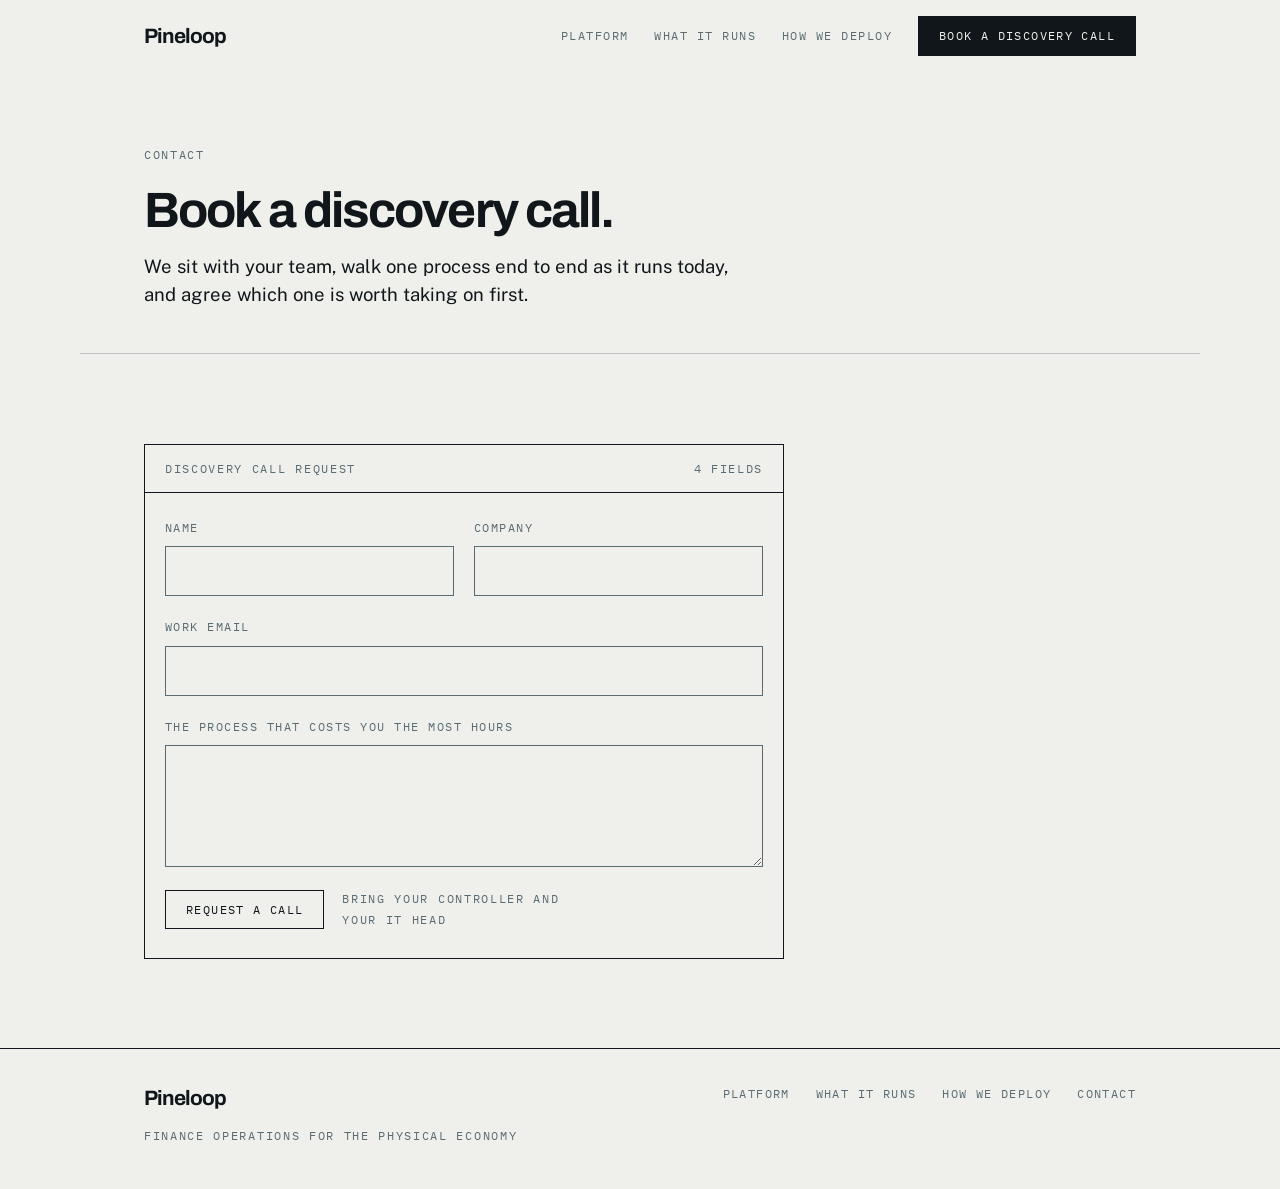
==== contact/index.html @ 0e929983 "Add files via upload" ====
<!DOCTYPE html>
<html lang="en" class="no-js">
<head>
<meta charset="utf-8">
<meta name="viewport" content="width=device-width, initial-scale=1">
<title>Book a discovery call | Pineloop</title>
<meta name="description" content="We sit with your team, walk one process end to end as it runs today, and agree which one is worth taking on first.">
<link rel="canonical" href="https://pineloop.com/contact/">
<meta name="robots" content="index, follow, max-image-preview:large">
<meta name="theme-color" content="#EFF0EC">

<meta property="og:type" content="website">
<meta property="og:site_name" content="Pineloop">
<meta property="og:url" content="https://pineloop.com/contact/">
<meta property="og:title" content="Book a discovery call | Pineloop">
<meta property="og:description" content="We sit with your team, walk one process end to end as it runs today, and agree which one is worth taking on first.">
<meta property="og:image" content="https://pineloop.com/assets/og-image.png">
<meta property="og:image:width" content="1200">
<meta property="og:image:height" content="630">
<meta property="og:image:alt" content="Pineloop — finance operations for the physical economy">
<meta name="twitter:card" content="summary_large_image">
<meta name="twitter:title" content="Book a discovery call | Pineloop">
<meta name="twitter:description" content="We sit with your team, walk one process end to end as it runs today, and agree which one is worth taking on first.">
<meta name="twitter:image" content="https://pineloop.com/assets/og-image.png">

<link rel="icon" href="/assets/favicon.svg" type="image/svg+xml">
<link rel="alternate icon" href="/favicon.ico" sizes="32x32">
<link rel="apple-touch-icon" href="/assets/icon-180.png">
<link rel="manifest" href="/site.webmanifest">

<link rel="preconnect" href="https://fonts.googleapis.com">
<link rel="preconnect" href="https://fonts.gstatic.com" crossorigin>
<link rel="preload" as="style" href="https://fonts.googleapis.com/css2?family=Archivo:wght@400;500;600;700&family=IBM+Plex+Mono:wght@400;500&family=Public+Sans:wght@400;500&display=swap">
<link rel="stylesheet" href="https://fonts.googleapis.com/css2?family=Archivo:wght@400;500;600;700&family=IBM+Plex+Mono:wght@400;500&family=Public+Sans:wght@400;500&display=swap">
<link rel="stylesheet" href="/assets/styles.css">

<script>document.documentElement.className=document.documentElement.className.replace('no-js','js');</script>
<script type="application/ld+json">
{
  "@context": "https://schema.org",
  "@type": "BreadcrumbList",
  "itemListElement": [
    {"@type": "ListItem", "position": 1, "name": "Home", "item": "https://pineloop.com/"},
    {"@type": "ListItem", "position": 2, "name": "Contact", "item": "https://pineloop.com/contact/"}
  ]
}
</script>
</head>
<body>

<a class="skip" href="#main">Skip to content</a>

<header class="site-head" id="siteHead">
  <div class="wrap head-inner">
    <a class="wordmark" href="/">Pineloop</a>
    <nav class="nav" id="primaryNav" aria-label="Primary">
      <a href="/platform/">Platform</a>
      <a href="/processes/">What it runs</a>
      <a href="/deploy/">How we deploy</a>
    </nav>
    <div class="head-actions">
      <!-- BOOK A DISCOVERY CALL — replace href="/contact/" with the live scheduling URL when one exists. If off-site, add target="_blank" rel="noopener". -->
      <a class="btn" href="/contact/">Book a <span class="only-wide">discovery </span>call</a>
      <button class="nav-toggle" id="navToggle" aria-expanded="false" aria-controls="primaryNav">Menu</button>
    </div>
  </div>
</header>

<main id="main" tabindex="-1">

<section class="wrap page-head band--open">
    <span class="mono">Contact</span>
    <h1>Book a discovery call.</h1>
    <p class="lead">We sit with your team, walk one process end to end as it runs today, and agree which one is worth taking on first.</p>
  </section>

  <section class="wrap band">
    <!--
      CONTACT FORM — wired to Netlify Forms out of the box.
      Netlify: nothing to do. The form is detected at deploy time from this static
        markup; submissions appear under Forms in the site dashboard. Set up a
        notification email there so requests reach a person.
      Formspree / Basin / other: change action="/" to the provider endpoint and delete
        the data-netlify, netlify-honeypot, and form-name attributes/inputs. The submit
        handler in /assets/site.js posts url-encoded data and expects a 2xx, which is
        what every mainstream form service returns.
      Own backend: point action at it. Same contract.
      MAILTO FALLBACK — hello@pineloop.com appears in the failure state below. Change it
        to the real inbox.
    -->
    <div class="form-doc" id="formDoc">
      <div class="form-doc__bar">
        <span class="mono">Discovery call request</span>
        <span class="mono">4 fields</span>
      </div>
      <div class="form-doc__body">
        <form id="contactForm" name="discovery-call" method="POST" action="/"
                data-netlify="true" netlify-honeypot="bot-field" novalidate>
          <input type="hidden" name="form-name" value="discovery-call">
          <p class="hp" aria-hidden="true"><label>Do not fill this in <input name="bot-field" tabindex="-1" autocomplete="off"></label></p>
          <div class="field-row">
            <div class="field" id="f-name">
              <label for="in-name">Name</label>
              <input id="in-name" name="name" type="text" autocomplete="name" required>
              <p class="err" id="e-name">Enter your name.</p>
            </div>
            <div class="field" id="f-company">
              <label for="in-company">Company</label>
              <input id="in-company" name="company" type="text" autocomplete="organization" required>
              <p class="err" id="e-company">Enter your company name.</p>
            </div>
          </div>
          <div class="field" id="f-email">
            <label for="in-email">Work email</label>
            <input id="in-email" name="email" type="email" inputmode="email" autocomplete="email" required>
            <p class="err" id="e-email">Enter a work email we can reply to.</p>
          </div>
          <div class="field" id="f-message">
            <label for="in-message">The process that costs you the most hours</label>
            <textarea id="in-message" name="message" rows="4" required></textarea>
            <p class="err" id="e-message">Tell us roughly which process you have in mind.</p>
          </div>
          <div class="form-foot">
            <button class="btn btn--ghost" type="submit" id="formSubmit">Request a call</button>
            <span class="mono">Bring your controller and your IT head</span>
          </div>
        </form>
      </div>
    </div>

    <div class="confirm" id="formConfirm" hidden tabindex="-1" role="status" aria-live="polite">
      <h3>Received.</h3>
      <p>Your request is with us. Someone from the team replies within one working day, usually with two or three times to choose from. Nothing else happens to your details.</p>
    </div>

    <div class="confirm confirm--fail" id="formFail" hidden tabindex="-1" role="alert">
      <h3>That did not send.</h3>
      <p>The request did not reach us, so nothing has been recorded. Try once more, or email <a href="mailto:hello@pineloop.com">hello@pineloop.com</a> with the process you have in mind and we will pick it up from there.</p>
    </div>
  </section>

</main>

<footer class="site-foot">
  <div class="wrap foot-inner">
    <div>
      <a class="wordmark" href="/">Pineloop</a>
      <p class="mono" style="margin-top:12px">Finance operations for the physical economy</p>
    </div>
    <nav class="foot-nav" aria-label="Footer">
      <a href="/platform/">Platform</a>
      <a href="/processes/">What it runs</a>
      <a href="/deploy/">How we deploy</a>
      <a href="/contact/">Contact</a>
    </nav>
  </div>
</footer>

<script src="/assets/site.js" defer></script>
</body>
</html>
---- assets/styles.css ----
/* ==================================================================
   PINELOOP — single self-contained file.
   Palette and typefaces are fixed by the brief. Do not substitute.
   Cleared = posted / resolved.  Flag = exception only.
   ================================================================== */
:root{
  --paper:#EFF0EC;
  --ink:#10161A;
  --steel:#5A6B72;
  --cleared:#1B4D3E;
  --flag:#C0552F;

  --rule:rgba(90,107,114,.32);
  --rule-soft:rgba(90,107,114,.18);
  --wash:rgba(90,107,114,.06);

  --font-display:'Archivo','Helvetica Neue',Helvetica,Arial,sans-serif;
  --font-body:'Public Sans',-apple-system,BlinkMacSystemFont,'Segoe UI',Helvetica,Arial,sans-serif;
  --font-mono:'IBM Plex Mono',ui-monospace,SFMono-Regular,Menlo,Consolas,monospace;

  --gutter:clamp(20px,5vw,64px);
  --max:1120px;
  --band:clamp(54px,7vw,92px);
}

*,*::before,*::after{box-sizing:border-box}
html{-webkit-text-size-adjust:100%}
body{
  margin:0;background:var(--paper);color:var(--ink);
  font-family:var(--font-body);font-size:18px;line-height:1.6;font-weight:400;
  -webkit-font-smoothing:antialiased;
}
[hidden]{display:none !important}
svg{max-width:100%}

h1,h2,h3,h4{font-family:var(--font-display);font-weight:700;margin:0;letter-spacing:-.028em;line-height:1.05}
h1{font-size:clamp(2.3rem,5vw,3.9rem);letter-spacing:-.038em;line-height:1}
h2{font-size:clamp(1.7rem,3vw,2.5rem);letter-spacing:-.032em}
h3{font-size:1.22rem;letter-spacing:-.018em;line-height:1.2}
h4{font-size:1rem;letter-spacing:-.012em}
p{margin:0 0 1.05em}
p:last-child{margin-bottom:0}
.measure{max-width:64ch}
.lead{font-size:clamp(1.08rem,1.45vw,1.3rem);line-height:1.5;max-width:52ch}

.mono{font-family:var(--font-mono);font-size:.75rem;letter-spacing:.14em;text-transform:uppercase;color:var(--steel);font-weight:400}
.num{color:var(--ink);margin-right:16px}

a{color:var(--cleared);text-decoration:none;border-bottom:1px solid rgba(27,77,62,.4)}
a:hover{border-bottom-color:var(--cleared)}
:focus-visible{outline:2px solid var(--cleared);outline-offset:3px}

.wrap{max-width:var(--max);margin:0 auto;padding-left:var(--gutter);padding-right:var(--gutter);width:100%}
.band{padding-top:var(--band);padding-bottom:var(--band);border-top:1px solid var(--rule)}
.band--open{border-top:0}
.sec-head{margin-bottom:clamp(26px,3.5vw,40px)}
.sec-head .mono{display:block;margin-bottom:20px}
.sec-head h2{max-width:20ch}

/* ---------- the pull statement ---------- */
.statement{
  font-family:var(--font-display);font-weight:700;
  font-size:clamp(1.35rem,2.5vw,2rem);line-height:1.14;letter-spacing:-.03em;
  margin:clamp(34px,4.5vw,56px) 0 0;padding-top:22px;
  border-top:2px solid var(--cleared);
}

/* ---------- header ---------- */
.site-head{position:sticky;top:0;z-index:60;background:var(--paper);border-bottom:1px solid transparent}
.site-head.is-stuck{border-bottom-color:var(--rule)}
.head-inner{display:flex;align-items:center;gap:clamp(12px,2vw,26px);height:72px}
.wordmark{font-family:var(--font-display);font-weight:700;font-size:1.3rem;letter-spacing:-.045em;color:var(--ink);border:0;line-height:1}
.nav{display:flex;align-items:center;gap:clamp(14px,2vw,28px);margin-left:auto}
.nav a{font-family:var(--font-mono);font-size:.72rem;letter-spacing:.13em;text-transform:uppercase;color:var(--steel);border:0;padding:8px 0}
.nav a:hover{color:var(--ink)}
.nav a[aria-current="page"]{color:var(--ink);box-shadow:inset 0 -1px 0 var(--ink)}
.head-actions{display:flex;align-items:center;gap:10px}

.btn{
  display:inline-block;font-family:var(--font-mono);font-size:.72rem;letter-spacing:.12em;text-transform:uppercase;
  color:var(--paper);background:var(--ink);border:1px solid var(--ink);border-radius:0;
  padding:13px 20px;line-height:1;cursor:pointer;
}
.btn:hover{background:var(--cleared);border-color:var(--cleared);color:var(--paper)}
.btn--ghost{background:transparent;color:var(--ink)}
.btn--ghost:hover{background:var(--ink);border-color:var(--ink);color:var(--paper)}
.nav-toggle{display:none}

@media (max-width:880px){
  .nav-toggle{display:inline-block;font-family:var(--font-mono);font-size:.72rem;letter-spacing:.12em;text-transform:uppercase;background:transparent;border:1px solid var(--rule);border-radius:0;color:var(--ink);padding:12px 13px;cursor:pointer}
  .head-actions{margin-left:auto}
  .nav{display:none;position:absolute;left:0;right:0;top:72px;margin-left:0;background:var(--paper);border-top:1px solid var(--rule);border-bottom:1px solid var(--rule);flex-direction:column;align-items:stretch;gap:0;padding:6px var(--gutter) 20px}
  .nav.is-open{display:flex}
  .nav a{padding:15px 0;border-bottom:1px solid var(--rule-soft);font-size:.78rem}
  .nav a:last-child{border-bottom:0}
  .nav a[aria-current="page"]{box-shadow:none}
  .only-wide{display:none}
}
@media (max-width:400px){.btn{padding:12px 13px}.wordmark{font-size:1.15rem}}

/* ---------- hero ---------- */
.hero{padding-top:clamp(44px,6vw,76px);padding-bottom:clamp(48px,6vw,84px)}
.hero__grid{display:grid;grid-template-columns:minmax(0,1.12fr) minmax(0,1fr);gap:clamp(32px,5vw,60px);align-items:start}
.hero h1{margin-bottom:1.3rem;max-width:14ch}
.hero .lead{margin-bottom:2rem;max-width:46ch}
.hero__fig{max-width:420px;width:100%}
@media (max-width:900px){
  .hero__grid{grid-template-columns:1fr;gap:38px}
  .hero h1{max-width:18ch}
  .hero .lead{max-width:54ch}
}
.cta-row{display:flex;flex-wrap:wrap;align-items:center;gap:20px}
.cta-row .quiet{font-family:var(--font-mono);font-size:.72rem;letter-spacing:.12em;text-transform:uppercase;color:var(--steel);border-bottom:1px solid var(--rule)}
.cta-row .quiet:hover{color:var(--ink);border-bottom-color:var(--ink)}

/* ---------- diagrams ---------- */
.dia{margin:0}
.dia > svg{display:block;width:100%;height:auto}
.dia text{font-family:var(--font-mono);letter-spacing:.09em;fill:var(--steel);font-size:13px}
.dia .t-lg{font-size:14px;letter-spacing:.14em}
.dia .t-ink{fill:var(--ink)}
.dia .t-key{font-size:12px;letter-spacing:.12em}
.s{fill:none;stroke:var(--steel);stroke-width:1.25;stroke-linecap:square;stroke-linejoin:miter}
.s-box{fill:var(--paper);stroke:var(--steel);stroke-width:1.25}
.c{fill:none;stroke:var(--cleared);stroke-width:1.5;stroke-linecap:square}
.cf{fill:var(--cleared);stroke:none}
.f{fill:none;stroke:var(--flag);stroke-width:1.5;stroke-linecap:square}
.ff{fill:var(--flag);stroke:none}

.dia-key{display:flex;flex-wrap:wrap;gap:8px 24px;margin-top:16px;padding-top:13px;border-top:1px solid var(--rule)}
.dia-key span{display:flex;align-items:center;gap:9px;font-family:var(--font-mono);font-size:.72rem;letter-spacing:.12em;text-transform:uppercase;color:var(--steel)}
.dia-key i{display:block;width:22px;height:0;border-top:2px solid var(--steel)}
.dia-key .k-c{border-top-color:var(--cleared)}
.dia-key .k-f{border-top-color:var(--flag)}

/* ---------- line marks ---------- */
.mark{display:block;width:44px;height:44px;margin-bottom:20px}

/* ---------- problem columns ---------- */
.cols2{display:grid;grid-template-columns:1fr 1fr;gap:clamp(22px,3.5vw,48px);margin-top:2.4rem}
.col-item{border-top:1px solid var(--ink);padding-top:16px}
.col-item h3{margin-bottom:.5rem;font-size:1.1rem}
.col-item p{font-size:1rem;margin:0}
@media (max-width:700px){.cols2{grid-template-columns:1fr;gap:26px}}

/* ---------- layers ---------- */
.layers{display:grid;grid-template-columns:repeat(3,1fr);border-top:1px solid var(--ink)}
.layer{padding:24px 30px 4px 0}
.layer + .layer{border-left:1px solid var(--rule);padding-left:30px}
.layer:last-child{padding-right:0}
.layer .mono{display:block;margin-bottom:14px}
.layer h3{margin-bottom:.6rem}
.layer p{font-size:1rem;margin:0}
@media (max-width:880px){
  .layers{grid-template-columns:1fr;border-top:0}
  .layer{border-top:1px solid var(--ink);padding:22px 0 30px}
  .layer + .layer{border-left:0;padding-left:0}
}

/* ---------- flow diagram (HTML, so the labels stay legible at any width) ---------- */
.flow{--fgap:26px;display:grid;grid-template-columns:repeat(4,minmax(0,1fr));gap:var(--fgap);margin-top:2.6rem}
.step{border:1px solid var(--rule);border-left:2px solid var(--steel);padding:18px 18px 20px;position:relative}
.step .mono{display:block;margin-bottom:12px}
.step h4{margin-bottom:.45rem}
.step p{font-size:.92rem;color:var(--steel);margin:0}
.step--exception{border-left-color:var(--flag)}
.step--cleared{border-left-color:var(--cleared)}
.step:not(:last-child)::after{
  content:"";position:absolute;top:50%;right:calc(-1 * var(--fgap));
  width:var(--fgap);height:0;border-top:1px solid var(--steel);
}
.step--exception::after,.step--handoff::after{border-top-color:var(--flag)}
.step--resolved::after{border-top-color:var(--cleared)}
@media (max-width:900px){
  .flow{grid-template-columns:1fr 1fr}
  .step:nth-child(2)::after{display:none}
}
@media (max-width:600px){
  .flow{grid-template-columns:1fr;--fgap:22px}
  .step:nth-child(2)::after{display:block}
  .step:not(:last-child)::after{
    top:auto;bottom:calc(-1 * var(--fgap));right:auto;left:24px;
    width:0;height:var(--fgap);border-top:0;border-left:1px solid var(--steel);
  }
  .step--exception::after,.step--handoff::after{border-left-color:var(--flag)}
  .step--resolved::after{border-left-color:var(--cleared)}
}
.flow-back{
  margin-top:calc(var(--fgap) + 4px);border-top:1px solid var(--rule);
  border-left:2px solid var(--cleared);padding:16px 18px;
}
.flow-back p{margin:0;font-size:.96rem}

.small-note{margin-top:2rem;padding-top:18px;border-top:1px solid var(--rule);font-size:1rem;color:var(--steel);max-width:58ch}

/* ---------- process cards ---------- */
.cards{display:grid;grid-template-columns:repeat(3,1fr);border-top:1px solid var(--rule);border-left:1px solid var(--rule)}
a.card{display:block;border-right:1px solid var(--rule);border-bottom:1px solid var(--rule);padding:26px 26px 30px;border-radius:0;color:var(--ink);position:relative}
a.card:hover,a.card:focus-visible{background:var(--wash)}
a.card:hover h3{color:var(--cleared)}
.card h3{font-size:1.12rem;margin-bottom:.45rem}
.card p{font-size:.98rem;margin:0}
.card .go{position:absolute;right:22px;bottom:26px;font-family:var(--font-mono);font-size:.72rem;color:var(--steel)}
a.card:hover .go{color:var(--cleared)}
@media (max-width:880px){.cards{grid-template-columns:repeat(2,1fr)}}
@media (max-width:560px){.cards{grid-template-columns:1fr}}

/* ---------- inner pages ---------- */
.page-head{padding-top:clamp(40px,6vw,72px);padding-bottom:clamp(28px,4vw,44px)}
.page-head .mono{display:block;margin-bottom:22px}
.page-head h1{font-size:clamp(2rem,4vw,3.1rem);max-width:16ch;margin-bottom:1.1rem}
.page-head .lead{max-width:56ch}

.deep{display:grid;grid-template-columns:minmax(0,.62fr) minmax(0,2fr);gap:clamp(20px,4vw,52px);padding-top:28px;border-top:1px solid var(--ink)}
.deep + .deep{margin-top:clamp(36px,5vw,60px)}
.deep h3{margin-bottom:.8rem}
.deep p{max-width:62ch}
@media (max-width:820px){
  .deep{grid-template-columns:1fr;gap:16px}
  .deep > div:first-child{display:flex;align-items:center;gap:16px}
  .deep .mark{margin-bottom:0;flex:0 0 auto}
}
.keylist{list-style:none;margin:1.5rem 0 0;padding:0;border-top:1px solid var(--rule-soft)}
.keylist li{padding:11px 0;border-bottom:1px solid var(--rule-soft);font-size:.98rem;max-width:62ch}
.keylist strong{font-weight:500}
.keylist span{color:var(--steel)}

.phases{border-top:1px solid var(--ink)}
.phase{display:grid;grid-template-columns:minmax(0,.62fr) minmax(0,2fr);gap:clamp(20px,4vw,52px);padding:26px 0;border-bottom:1px solid var(--rule)}
.phase h3{margin-bottom:.5rem}
.phase p{max-width:60ch;margin:0}
@media (max-width:820px){
  .phase{grid-template-columns:1fr;gap:14px}
  .phase > div:first-child{display:flex;align-items:center;gap:16px}
  .phase .mark{margin-bottom:0;flex:0 0 auto}
}

/* ---------- contact form ---------- */
.form-doc{border:1px solid var(--ink);max-width:640px}
.form-doc__bar{display:flex;justify-content:space-between;align-items:center;gap:16px;border-bottom:1px solid var(--ink);padding:14px 20px}
.form-doc__body{padding:26px 20px 28px}
.field{margin-bottom:22px}
.field label{display:block;font-family:var(--font-mono);font-size:.72rem;letter-spacing:.13em;text-transform:uppercase;color:var(--steel);margin-bottom:9px}
.field input,.field textarea{width:100%;font-family:var(--font-body);font-size:1rem;color:var(--ink);background:var(--paper);border:1px solid var(--steel);border-radius:0;padding:12px 14px;line-height:1.5}
.field textarea{min-height:118px;resize:vertical;display:block}
.field input:focus,.field textarea:focus{outline:2px solid var(--cleared);outline-offset:0;border-color:var(--cleared)}
.field.has-error input,.field.has-error textarea{border-color:var(--flag);border-width:2px;padding:11px 13px}
.err{display:none;font-size:.94rem;color:var(--ink);border-left:2px solid var(--flag);padding:2px 0 2px 11px;margin:10px 0 0}
.field.has-error .err{display:block}
.field-row{display:grid;grid-template-columns:1fr 1fr;gap:20px}
@media (max-width:600px){.field-row{grid-template-columns:1fr;gap:0}}
.form-foot{display:flex;flex-wrap:wrap;align-items:center;gap:18px;margin-top:4px}
.form-foot .mono{max-width:34ch;line-height:1.7}
.confirm{border:1px solid var(--cleared);padding:26px 20px;max-width:640px}
.confirm h3{color:var(--cleared);margin-bottom:.6rem}
.confirm p{max-width:52ch;margin:0}

.closing h2{max-width:13ch;margin-bottom:1rem}
.closing p{max-width:46ch;margin-bottom:1.9rem}

.site-foot{border-top:1px solid var(--ink);padding:36px 0 44px}
.foot-inner{display:flex;flex-wrap:wrap;justify-content:space-between;gap:24px}
.foot-nav{display:flex;flex-wrap:wrap;gap:10px 26px}
.foot-nav a{font-family:var(--font-mono);font-size:.72rem;letter-spacing:.12em;text-transform:uppercase;color:var(--steel);border:0}
.foot-nav a:hover{color:var(--ink)}

.skip{position:absolute;left:-9999px;top:0;background:var(--ink);color:var(--paper);padding:12px 16px;z-index:100;border:0;font-family:var(--font-mono);font-size:.72rem;letter-spacing:.12em;text-transform:uppercase}
.skip:focus{left:0}

.js .reveal{opacity:0;transform:translateY(8px);transition:opacity .5s ease,transform .5s ease}
.js .reveal.is-in{opacity:1;transform:none}

@media (prefers-reduced-motion:reduce){
  .js .reveal{opacity:1;transform:none;transition:none}
  .trace-anim{transition:none !important}
}


/* ---------- contact form: honeypot + failure state ---------- */
.hp{position:absolute;left:-9999px;top:auto;width:1px;height:1px;overflow:hidden}
.confirm--fail{border-color:var(--flag)}
.confirm--fail h3{color:var(--flag)}
.btn[disabled]{opacity:.55;cursor:progress}
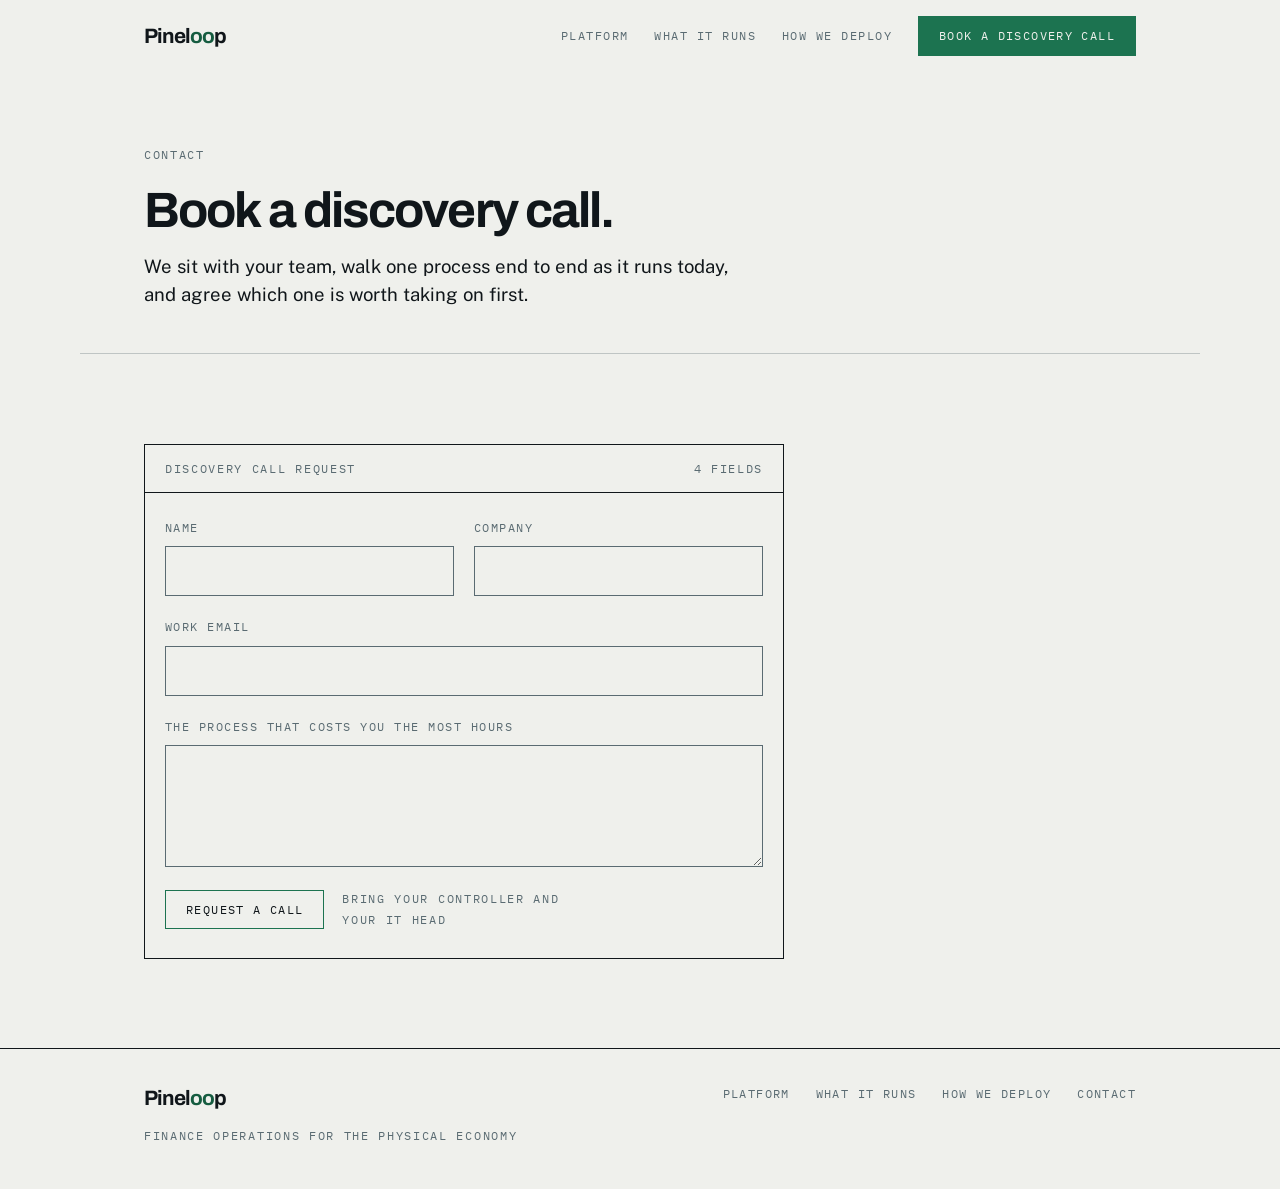
==== commit 5e3822d5: "Add files via upload" ====
--- a/contact/index.html
+++ b/contact/index.html
@@ -52,7 +52,7 @@
 
 <header class="site-head" id="siteHead">
   <div class="wrap head-inner">
-    <a class="wordmark" href="/">Pineloop</a>
+    <a class="wordmark" href="/">Pinel<span class="wm-oo">oo</span>p</a>
     <nav class="nav" id="primaryNav" aria-label="Primary">
       <a href="/platform/">Platform</a>
       <a href="/processes/">What it runs</a>
@@ -76,17 +76,18 @@
 
   <section class="wrap band">
     <!--
-      CONTACT FORM — wired to Netlify Forms out of the box.
-      Netlify: nothing to do. The form is detected at deploy time from this static
-        markup; submissions appear under Forms in the site dashboard. Set up a
-        notification email there so requests reach a person.
-      Formspree / Basin / other: change action="/" to the provider endpoint and delete
-        the data-netlify, netlify-honeypot, and form-name attributes/inputs. The submit
-        handler in /assets/site.js posts url-encoded data and expects a 2xx, which is
-        what every mainstream form service returns.
-      Own backend: point action at it. Same contract.
-      MAILTO FALLBACK — hello@pineloop.com appears in the failure state below. Change it
-        to the real inbox.
+      CONTACT FORM — posts JSON to /api/lead/, this site's own serverless
+      function (see /api/lead.js), which emails the request on via Resend.
+      Vercel: zero config. Anything in /api is deployed as a function
+        automatically. Set RESEND_API_KEY in Project Settings → Environment
+        Variables, or nothing is delivered.
+      Netlify Forms instead: set action="/", add data-netlify="true"
+        netlify-honeypot="bot-field", restore a hidden form-name input, and
+        delete /api. Then add a notification email under Forms → discovery-call.
+      Formspree / Basin / Web3Forms: point action at the provider endpoint and
+        add its origin to connect-src and form-action in the CSP.
+      MAILTO FALLBACK — the address in the failure state below should match
+        LEAD_TO in /api/lead.js (currently ankitagrawal.316@gmail.com).
     -->
     <div class="form-doc" id="formDoc">
       <div class="form-doc__bar">
@@ -94,9 +95,7 @@
         <span class="mono">4 fields</span>
       </div>
       <div class="form-doc__body">
-        <form id="contactForm" name="discovery-call" method="POST" action="/"
-                data-netlify="true" netlify-honeypot="bot-field" novalidate>
-          <input type="hidden" name="form-name" value="discovery-call">
+        <form id="contactForm" name="discovery-call" method="POST" action="/api/lead/" novalidate>
           <p class="hp" aria-hidden="true"><label>Do not fill this in <input name="bot-field" tabindex="-1" autocomplete="off"></label></p>
           <div class="field-row">
             <div class="field" id="f-name">
@@ -135,7 +134,7 @@
 
     <div class="confirm confirm--fail" id="formFail" hidden tabindex="-1" role="alert">
       <h3>That did not send.</h3>
-      <p>The request did not reach us, so nothing has been recorded. Try once more, or email <a href="mailto:hello@pineloop.com">hello@pineloop.com</a> with the process you have in mind and we will pick it up from there.</p>
+      <p>The request did not reach us, so nothing has been recorded. Try once more, or email <a href="mailto:ankitagrawal.316@gmail.com">ankitagrawal.316@gmail.com</a> with the process you have in mind and we will pick it up from there.</p>
     </div>
   </section>
 
@@ -144,7 +143,7 @@
 <footer class="site-foot">
   <div class="wrap foot-inner">
     <div>
-      <a class="wordmark" href="/">Pineloop</a>
+      <a class="wordmark" href="/">Pinel<span class="wm-oo">oo</span>p</a>
       <p class="mono" style="margin-top:12px">Finance operations for the physical economy</p>
     </div>
     <nav class="foot-nav" aria-label="Footer">
--- a/assets/styles.css
+++ b/assets/styles.css
@@ -7,8 +7,14 @@
   --paper:#EFF0EC;
   --ink:#10161A;
   --steel:#5A6B72;
-  --cleared:#1B4D3E;
+  --cleared:#155C40;
   --flag:#C0552F;
+
+  /* Signal Pine — a brighter shade for button fills (draws the eye,
+     click targets), a deeper shade (--cleared, above) for links, diagram
+     accents, and anything read as body text at length. */
+  --cta:#1C7350;
+  --cta-hover:#134730;
 
   --rule:rgba(90,107,114,.32);
   --rule-soft:rgba(90,107,114,.18);
@@ -46,16 +52,26 @@
 .mono{font-family:var(--font-mono);font-size:.75rem;letter-spacing:.14em;text-transform:uppercase;color:var(--steel);font-weight:400}
 .num{color:var(--ink);margin-right:16px}
 
-a{color:var(--cleared);text-decoration:none;border-bottom:1px solid rgba(27,77,62,.4)}
+a{color:var(--cleared);text-decoration:none;border-bottom:1px solid rgba(21,92,64,.4)}
 a:hover{border-bottom-color:var(--cleared)}
 :focus-visible{outline:2px solid var(--cleared);outline-offset:3px}
 
 .wrap{max-width:var(--max);margin:0 auto;padding-left:var(--gutter);padding-right:var(--gutter);width:100%}
 .band{padding-top:var(--band);padding-bottom:var(--band);border-top:1px solid var(--rule)}
 .band--open{border-top:0}
-.sec-head{margin-bottom:clamp(26px,3.5vw,40px)}
-.sec-head .mono{display:block;margin-bottom:20px}
-.sec-head h2{max-width:20ch}
+.sec-head{
+  display:grid;
+  grid-template-columns:1fr auto;
+  align-items:start;
+  column-gap:clamp(20px,4vw,48px);
+  margin-bottom:clamp(26px,3.5vw,40px);
+}
+.sec-head .mono{grid-column:2;grid-row:1;text-align:right;white-space:nowrap;padding-top:.4em}
+.sec-head h2{grid-column:1;grid-row:1;max-width:20ch}
+@media (max-width:700px){
+  .sec-head{display:block}
+  .sec-head .mono{display:block;text-align:left;white-space:normal;margin-bottom:20px;padding-top:0}
+}
 
 /* ---------- the pull statement ---------- */
 .statement{
@@ -63,6 +79,7 @@
   font-size:clamp(1.35rem,2.5vw,2rem);line-height:1.14;letter-spacing:-.03em;
   margin:clamp(34px,4.5vw,56px) 0 0;padding-top:22px;
   border-top:2px solid var(--cleared);
+  text-align:center;
 }
 
 /* ---------- header ---------- */
@@ -70,6 +87,7 @@
 .site-head.is-stuck{border-bottom-color:var(--rule)}
 .head-inner{display:flex;align-items:center;gap:clamp(12px,2vw,26px);height:72px}
 .wordmark{font-family:var(--font-display);font-weight:700;font-size:1.3rem;letter-spacing:-.045em;color:var(--ink);border:0;line-height:1}
+.wm-oo{color:var(--cleared)}
 .nav{display:flex;align-items:center;gap:clamp(14px,2vw,28px);margin-left:auto}
 .nav a{font-family:var(--font-mono);font-size:.72rem;letter-spacing:.13em;text-transform:uppercase;color:var(--steel);border:0;padding:8px 0}
 .nav a:hover{color:var(--ink)}
@@ -78,10 +96,10 @@
 
 .btn{
   display:inline-block;font-family:var(--font-mono);font-size:.72rem;letter-spacing:.12em;text-transform:uppercase;
-  color:var(--paper);background:var(--ink);border:1px solid var(--ink);border-radius:0;
+  color:var(--paper);background:var(--cta);border:1px solid var(--cta);border-radius:0;
   padding:13px 20px;line-height:1;cursor:pointer;
 }
-.btn:hover{background:var(--cleared);border-color:var(--cleared);color:var(--paper)}
+.btn:hover{background:var(--cta-hover);border-color:var(--cta-hover);color:var(--paper)}
 .btn--ghost{background:transparent;color:var(--ink)}
 .btn--ghost:hover{background:var(--ink);border-color:var(--ink);color:var(--paper)}
 .nav-toggle{display:none}
@@ -100,38 +118,58 @@
 
 /* ---------- hero ---------- */
 .hero{padding-top:clamp(44px,6vw,76px);padding-bottom:clamp(48px,6vw,84px)}
-.hero__grid{display:grid;grid-template-columns:minmax(0,1.12fr) minmax(0,1fr);gap:clamp(32px,5vw,60px);align-items:start}
-.hero h1{margin-bottom:1.3rem;max-width:14ch}
-.hero .lead{margin-bottom:2rem;max-width:46ch}
-.hero__fig{max-width:420px;width:100%}
+.hero--centered{
+  min-height:calc(100vh - 72px);
+  min-height:calc(100svh - 72px);
+  display:flex;
+  align-items:center;
+  justify-content:center;
+}
+.hero--centered .hero__grid{
+  width:100%;
+  display:flex;
+  flex-direction:column;
+  align-items:center;
+  text-align:center;
+}
+.hero--centered h1{font-size:clamp(1.05rem,5.6vw,3.6rem);margin:0 auto 1.2rem;max-width:none;font-family:'IBM Plex Sans','Helvetica Neue',Helvetica,Arial,sans-serif;font-weight:700;letter-spacing:-.01em}
+.hero--centered h1 .line{display:block;white-space:nowrap}
+.hero--centered h1 .accent-italic{font-family:'Fraunces','Georgia',serif;font-style:italic;font-weight:500;color:var(--flag);letter-spacing:0}
+.hero--centered .lead{margin:0 auto 2.2rem;max-width:52ch}
+.hero--centered .cta-row{justify-content:center}
 @media (max-width:900px){
-  .hero__grid{grid-template-columns:1fr;gap:38px}
-  .hero h1{max-width:18ch}
-  .hero .lead{max-width:54ch}
+  .hero--centered .lead{max-width:56ch}
 }
 .cta-row{display:flex;flex-wrap:wrap;align-items:center;gap:20px}
 .cta-row .quiet{font-family:var(--font-mono);font-size:.72rem;letter-spacing:.12em;text-transform:uppercase;color:var(--steel);border-bottom:1px solid var(--rule)}
 .cta-row .quiet:hover{color:var(--ink);border-bottom-color:var(--ink)}
 
+
 /* ---------- diagrams ---------- */
 .dia{margin:0}
 .dia > svg{display:block;width:100%;height:auto}
-.dia text{font-family:var(--font-mono);letter-spacing:.09em;fill:var(--steel);font-size:13px}
-.dia .t-lg{font-size:14px;letter-spacing:.14em}
+.dia text{font-family:var(--font-mono);letter-spacing:.09em;fill:var(--steel);font-size:15px}
+.dia .t-lg{font-size:16px;letter-spacing:.14em}
 .dia .t-ink{fill:var(--ink)}
-.dia .t-key{font-size:12px;letter-spacing:.12em}
+.dia .t-key{font-size:14px;letter-spacing:.12em}
+.dia .t-md{font-size:14px;letter-spacing:.09em}
+.dia .t-sm{font-size:12px;letter-spacing:.10em}
+.dia .t-th{font-size:11px;letter-spacing:.12em}
+.dia .t-tb{font-size:12px;letter-spacing:.06em}
 .s{fill:none;stroke:var(--steel);stroke-width:1.25;stroke-linecap:square;stroke-linejoin:miter}
 .s-box{fill:var(--paper);stroke:var(--steel);stroke-width:1.25}
 .c{fill:none;stroke:var(--cleared);stroke-width:1.5;stroke-linecap:square}
 .cf{fill:var(--cleared);stroke:none}
 .f{fill:none;stroke:var(--flag);stroke-width:1.5;stroke-linecap:square}
 .ff{fill:var(--flag);stroke:none}
-
-.dia-key{display:flex;flex-wrap:wrap;gap:8px 24px;margin-top:16px;padding-top:13px;border-top:1px solid var(--rule)}
-.dia-key span{display:flex;align-items:center;gap:9px;font-family:var(--font-mono);font-size:.72rem;letter-spacing:.12em;text-transform:uppercase;color:var(--steel)}
-.dia-key i{display:block;width:22px;height:0;border-top:2px solid var(--steel)}
-.dia-key .k-c{border-top-color:var(--cleared)}
-.dia-key .k-f{border-top-color:var(--flag)}
+.sf{fill:var(--steel);stroke:none}
+.s-dash{stroke-dasharray:5 4}
+.pulse{stroke-width:3;stroke-linecap:round}
+.pulse-c{stroke-dasharray:16 143;animation:flowC 3.6s linear infinite}
+.pulse-f{stroke-dasharray:12 159;animation:flowF 3.9s linear infinite}
+@keyframes flowC{to{stroke-dashoffset:-159}}
+@keyframes flowF{to{stroke-dashoffset:-171}}
+
 
 /* ---------- line marks ---------- */
 .mark{display:block;width:44px;height:44px;margin-bottom:20px}
@@ -273,6 +311,7 @@
 @media (prefers-reduced-motion:reduce){
   .js .reveal{opacity:1;transform:none;transition:none}
   .trace-anim{transition:none !important}
+  .pulse{animation:none !important;stroke-dasharray:none;stroke-width:0}
 }
 
 
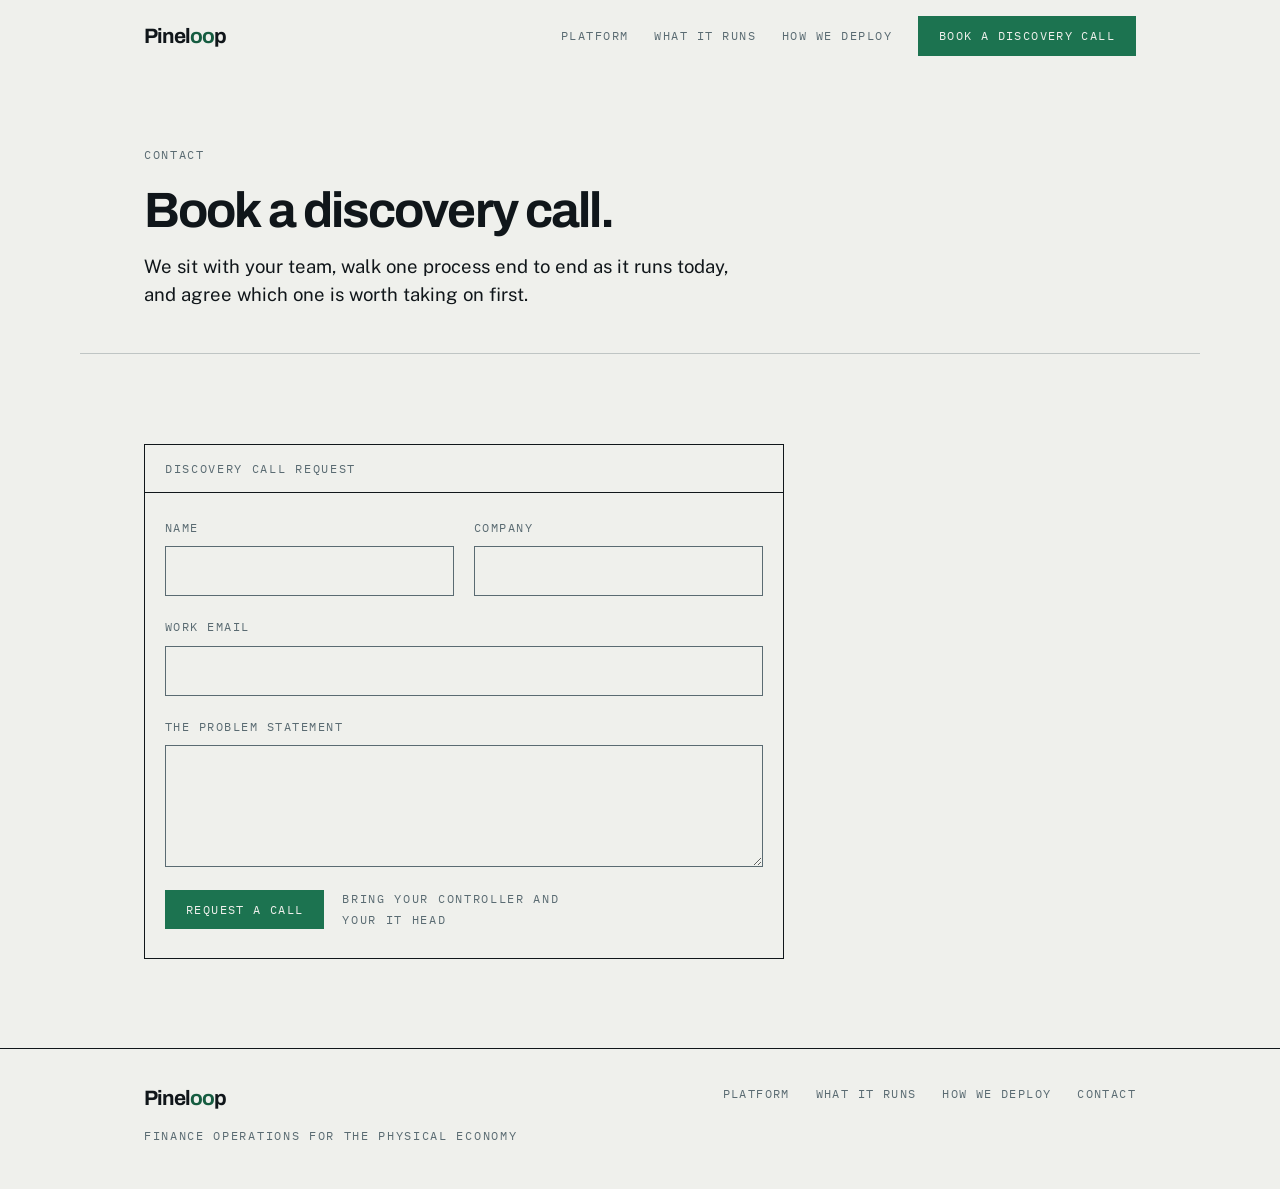
==== commit 6b114307: "Add files via upload" ====
--- a/contact/index.html
+++ b/contact/index.html
@@ -92,7 +92,6 @@
     <div class="form-doc" id="formDoc">
       <div class="form-doc__bar">
         <span class="mono">Discovery call request</span>
-        <span class="mono">4 fields</span>
       </div>
       <div class="form-doc__body">
         <form id="contactForm" name="discovery-call" method="POST" action="/api/lead/" novalidate>
@@ -115,12 +114,12 @@
             <p class="err" id="e-email">Enter a work email we can reply to.</p>
           </div>
           <div class="field" id="f-message">
-            <label for="in-message">The process that costs you the most hours</label>
+            <label for="in-message">The Problem Statement</label>
             <textarea id="in-message" name="message" rows="4" required></textarea>
             <p class="err" id="e-message">Tell us roughly which process you have in mind.</p>
           </div>
           <div class="form-foot">
-            <button class="btn btn--ghost" type="submit" id="formSubmit">Request a call</button>
+            <button class="btn" type="submit" id="formSubmit">Request a call</button>
             <span class="mono">Bring your controller and your IT head</span>
           </div>
         </form>
--- a/assets/styles.css
+++ b/assets/styles.css
@@ -48,6 +48,7 @@
 p:last-child{margin-bottom:0}
 .measure{max-width:64ch}
 .lead{font-size:clamp(1.08rem,1.45vw,1.3rem);line-height:1.5;max-width:52ch}
+.w-full{max-width:none !important}
 
 .mono{font-family:var(--font-mono);font-size:.75rem;letter-spacing:.14em;text-transform:uppercase;color:var(--steel);font-weight:400}
 .num{color:var(--ink);margin-right:16px}
@@ -59,19 +60,13 @@
 .wrap{max-width:var(--max);margin:0 auto;padding-left:var(--gutter);padding-right:var(--gutter);width:100%}
 .band{padding-top:var(--band);padding-bottom:var(--band);border-top:1px solid var(--rule)}
 .band--open{border-top:0}
-.sec-head{
-  display:grid;
-  grid-template-columns:1fr auto;
-  align-items:start;
-  column-gap:clamp(20px,4vw,48px);
-  margin-bottom:clamp(26px,3.5vw,40px);
-}
-.sec-head .mono{grid-column:2;grid-row:1;text-align:right;white-space:nowrap;padding-top:.4em}
-.sec-head h2{grid-column:1;grid-row:1;max-width:20ch}
-@media (max-width:700px){
-  .sec-head{display:block}
-  .sec-head .mono{display:block;text-align:left;white-space:normal;margin-bottom:20px;padding-top:0}
-}
+.sec-head{margin-bottom:clamp(26px,3.5vw,40px)}
+.sec-head .mono{display:block;margin-bottom:20px}
+.sec-head h2{max-width:none}
+.sec-head h2 a{color:inherit;text-decoration:none;border-bottom:0;display:inline-flex;align-items:center;gap:14px}
+.sec-head h2 a:hover{color:var(--cleared)}
+.sec-head h2 a .go{font-family:var(--font-mono);font-size:.55em;color:var(--steel);transition:transform .15s ease}
+.sec-head h2 a:hover .go{color:var(--cleared);transform:translateX(4px)}
 
 /* ---------- the pull statement ---------- */
 .statement{
@@ -176,10 +171,16 @@
 
 /* ---------- problem columns ---------- */
 .cols2{display:grid;grid-template-columns:1fr 1fr;gap:clamp(22px,3.5vw,48px);margin-top:2.4rem}
-.col-item{border-top:1px solid var(--ink);padding-top:16px}
+.problem-grid{align-items:start}
+.problem-grid .sec-head h2{line-height:1.4}
+.problem-grid .sec-head h2 .accent-pine{color:var(--cleared);font-style:italic}
+.col-item{background:var(--paper);padding:28px 32px;box-shadow:0 0 24px rgba(16,22,26,.16),0 0 4px rgba(16,22,26,.08)}
 .col-item h3{margin-bottom:.5rem;font-size:1.1rem}
 .col-item p{font-size:1rem;margin:0}
-@media (max-width:700px){.cols2{grid-template-columns:1fr;gap:26px}}
+@media (max-width:700px){
+  .cols2{grid-template-columns:1fr;gap:26px}
+  .problem-grid .sec-head h2{line-height:1.15}
+}
 
 /* ---------- layers ---------- */
 .layers{display:grid;grid-template-columns:repeat(3,1fr);border-top:1px solid var(--ink)}
@@ -293,8 +294,9 @@
 .confirm h3{color:var(--cleared);margin-bottom:.6rem}
 .confirm p{max-width:52ch;margin:0}
 
-.closing h2{max-width:13ch;margin-bottom:1rem}
+.closing h2{max-width:none;margin-bottom:1rem}
 .closing p{max-width:46ch;margin-bottom:1.9rem}
+.closing--home .btn{display:block;width:fit-content;margin:0 auto}
 
 .site-foot{border-top:1px solid var(--ink);padding:36px 0 44px}
 .foot-inner{display:flex;flex-wrap:wrap;justify-content:space-between;gap:24px}
